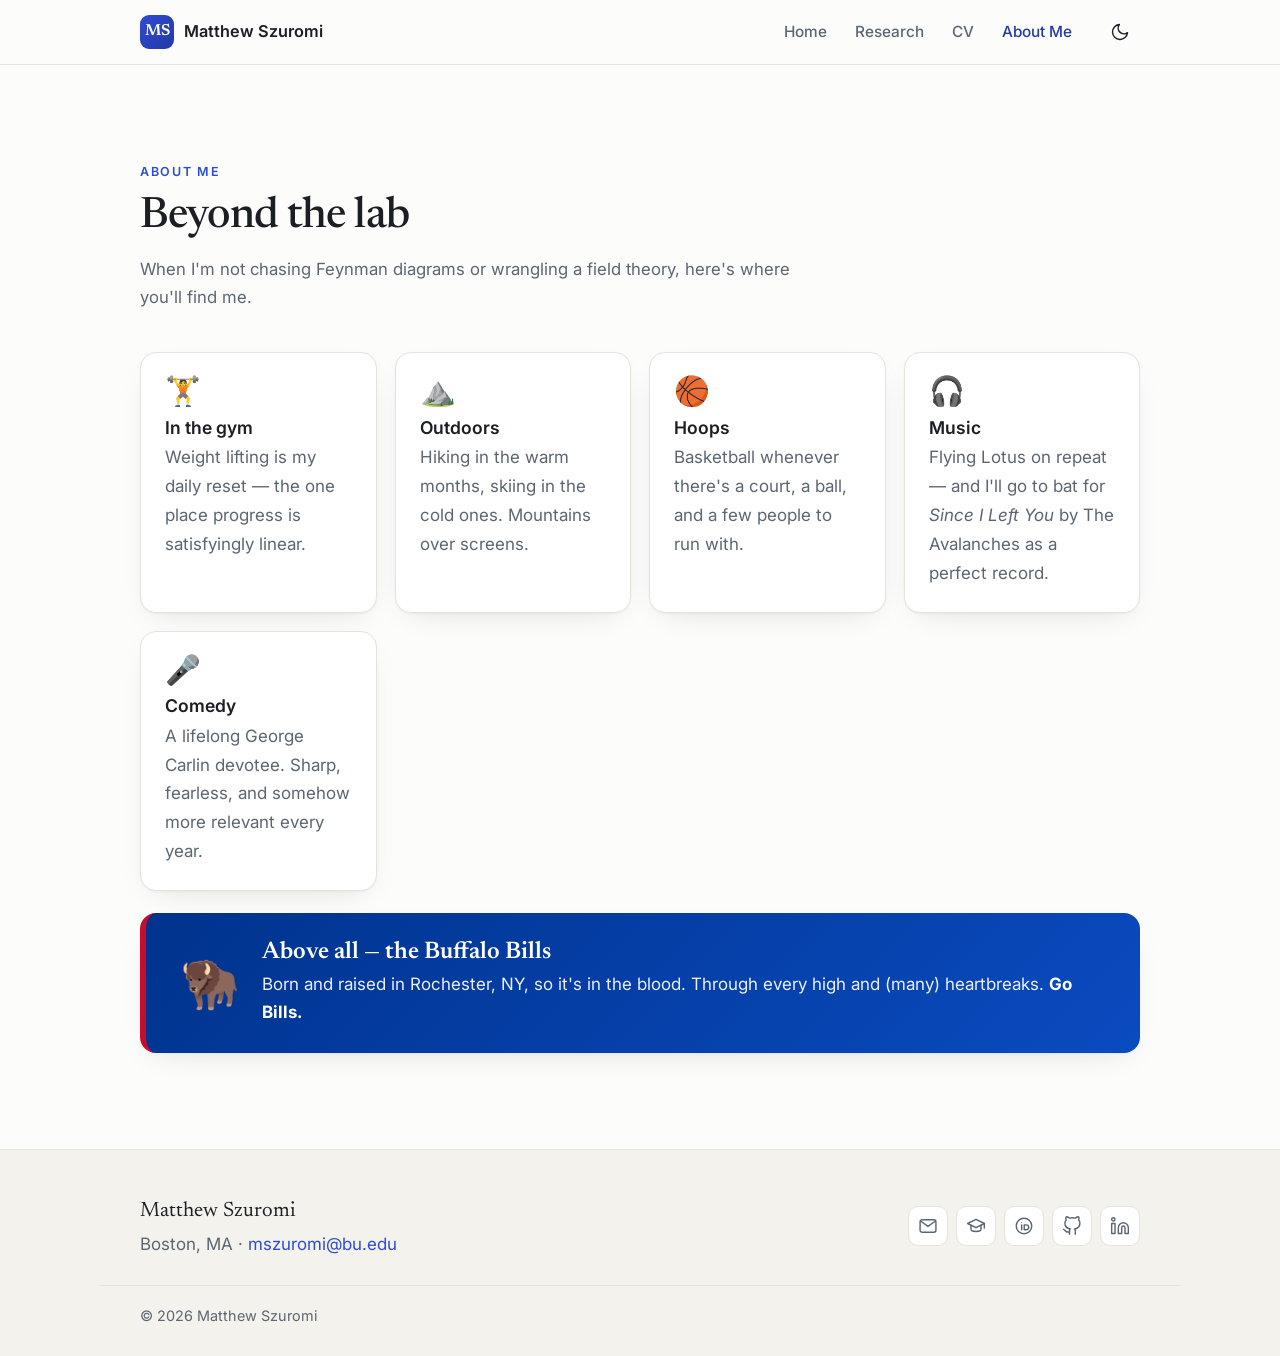
==== aboutme.html @ 601241f5 "Rename Personality page to About Me; broaden homepage lede - personality.html -> aboutme.html; nav '" ====
<!DOCTYPE html>
<html lang="en">
<head>
  <meta charset="UTF-8" />
  <meta name="viewport" content="width=device-width, initial-scale=1.0" />
  <title>About Me — Matthew Szuromi</title>
  <meta name="description" content="A little about Matthew Szuromi beyond the lab — training, the outdoors, basketball, music, comedy, and the Buffalo Bills." />
  <meta name="author" content="Matthew Szuromi" />
  <link rel="canonical" href="https://mszuromi.github.io/aboutme.html" />
  <meta property="og:type" content="website" />
  <meta property="og:url" content="https://mszuromi.github.io/aboutme.html" />
  <meta property="og:title" content="About Me — Matthew Szuromi" />
  <meta name="theme-color" content="#fcfcfa" media="(prefers-color-scheme: light)" />
  <meta name="theme-color" content="#0f1216" media="(prefers-color-scheme: dark)" />
  <link rel="icon" href="assets/favicon.svg" type="image/svg+xml" />
  <link rel="apple-touch-icon" href="assets/favicon.svg" />
  <script>
    (function () {
      try {
        var t = localStorage.getItem('theme');
        if (t === 'dark' || t === 'light') document.documentElement.setAttribute('data-theme', t);
      } catch (e) {}
    })();
  </script>
  <link rel="preconnect" href="https://fonts.googleapis.com" />
  <link rel="preconnect" href="https://fonts.gstatic.com" crossorigin />
  <link href="https://fonts.googleapis.com/css2?family=Inter:wght@400;500;600;700&family=Newsreader:opsz,wght@6..72,400;6..72,500;6..72,600&display=swap" rel="stylesheet" />
  <link rel="stylesheet" href="styles.css" />
</head>
<body>
  <a class="skip-link" href="#main">Skip to content</a>

  <svg width="0" height="0" style="position:absolute" aria-hidden="true" focusable="false">
    <defs>
      <symbol id="i-mail" viewBox="0 0 24 24" fill="none" stroke="currentColor" stroke-width="1.7" stroke-linecap="round" stroke-linejoin="round"><rect x="2.5" y="4.5" width="19" height="15" rx="2.5"/><path d="m3 6 9 6.5L21 6"/></symbol>
      <symbol id="i-github" viewBox="0 0 24 24" fill="none" stroke="currentColor" stroke-width="1.7" stroke-linecap="round" stroke-linejoin="round"><path d="M9 19c-5 1.5-5-2.5-7-3m14 6v-3.87a3.37 3.37 0 0 0-.94-2.61c3.14-.35 6.44-1.54 6.44-7A5.44 5.44 0 0 0 20 4.77 5.07 5.07 0 0 0 19.91 1S18.73.65 16 2.48a13.38 13.38 0 0 0-7 0C6.27.65 5.09 1 5.09 1A5.07 5.07 0 0 0 5 4.77a5.44 5.44 0 0 0-1.5 3.78c0 5.42 3.3 6.61 6.44 7A3.37 3.37 0 0 0 9 18.13V22"/></symbol>
      <symbol id="i-scholar" viewBox="0 0 24 24" fill="none" stroke="currentColor" stroke-width="1.7" stroke-linecap="round" stroke-linejoin="round"><path d="M22 9 12 4 2 9l10 5 10-5z"/><path d="M6 11.2V16c0 1.3 2.7 2.6 6 2.6s6-1.3 6-2.6v-4.8"/><path d="M22 9v5.5"/></symbol>
      <symbol id="i-orcid" viewBox="0 0 24 24" fill="none" stroke="currentColor" stroke-width="1.7" stroke-linecap="round" stroke-linejoin="round"><circle cx="12" cy="12" r="9.3"/><line x1="9.2" y1="10.6" x2="9.2" y2="16.4"/><circle cx="9.2" cy="7.9" r="0.6" fill="currentColor" stroke="none"/><path d="M12.3 10.6h2.2c2 0 3.2 1.3 3.2 2.9s-1.2 2.9-3.2 2.9h-2.2z"/></symbol>
      <symbol id="i-linkedin" viewBox="0 0 24 24" fill="none" stroke="currentColor" stroke-width="1.7" stroke-linecap="round" stroke-linejoin="round"><path d="M16 8a6 6 0 0 1 6 6v7h-4v-7a2 2 0 0 0-4 0v7h-4v-7a6 6 0 0 1 6-6z"/><rect x="2" y="9" width="4" height="12"/><circle cx="4" cy="4" r="2"/></symbol>
      <symbol id="i-sun" viewBox="0 0 24 24" fill="none" stroke="currentColor" stroke-width="1.7" stroke-linecap="round" stroke-linejoin="round"><circle cx="12" cy="12" r="4.2"/><path d="M12 2v2.5M12 19.5V22M4.2 4.2l1.8 1.8M18 18l1.8 1.8M2 12h2.5M19.5 12H22M4.2 19.8 6 18M18 6l1.8-1.8"/></symbol>
      <symbol id="i-moon" viewBox="0 0 24 24" fill="none" stroke="currentColor" stroke-width="1.7" stroke-linecap="round" stroke-linejoin="round"><path d="M21 12.8A9 9 0 1 1 11.2 3 7 7 0 0 0 21 12.8z"/></symbol>
    </defs>
  </svg>

  <header class="site-header">
    <div class="wrap header-inner">
      <a class="brand" href="index.html" aria-label="Home — Matthew Szuromi">
        <span class="brand-mark" aria-hidden="true">MS</span>
        <span class="brand-name">Matthew&nbsp;Szuromi</span>
      </a>
      <nav class="nav" id="nav" aria-label="Primary">
        <a href="index.html">Home</a>
        <a href="research.html">Research</a>
        <a href="cv.html">CV</a>
        <a href="aboutme.html" class="active" aria-current="page">About Me</a>
      </nav>
      <div class="header-actions">
        <button class="icon-btn theme-toggle" id="theme-toggle" type="button" aria-label="Toggle dark mode" title="Toggle dark mode">
          <svg class="ico ico-sun" aria-hidden="true"><use href="#i-sun"/></svg>
          <svg class="ico ico-moon" aria-hidden="true"><use href="#i-moon"/></svg>
        </button>
        <button class="icon-btn nav-toggle" id="nav-toggle" type="button" aria-label="Open menu" aria-expanded="false" aria-controls="nav">
          <span class="bars" aria-hidden="true"><span></span><span></span><span></span></span>
        </button>
      </div>
    </div>
  </header>

  <main id="main">
    <section class="section">
      <div class="wrap">
        <header class="section-head">
          <p class="eyebrow">About Me</p>
          <h1>Beyond the lab</h1>
          <p class="section-intro">
            When I'm not chasing Feynman diagrams or wrangling a field theory, here's where
            you'll find me.
          </p>
        </header>

        <div class="fun-grid">
          <div class="fun-card">
            <span class="emoji" aria-hidden="true">🏋️</span>
            <h2 class="fun-title">In the gym</h2>
            <p>Weight lifting is my daily reset — the one place progress is satisfyingly linear.</p>
          </div>
          <div class="fun-card">
            <span class="emoji" aria-hidden="true">⛰️</span>
            <h2 class="fun-title">Outdoors</h2>
            <p>Hiking in the warm months, skiing in the cold ones. Mountains over screens.</p>
          </div>
          <div class="fun-card">
            <span class="emoji" aria-hidden="true">🏀</span>
            <h2 class="fun-title">Hoops</h2>
            <p>Basketball whenever there's a court, a ball, and a few people to run with.</p>
          </div>
          <div class="fun-card">
            <span class="emoji" aria-hidden="true">🎧</span>
            <h2 class="fun-title">Music</h2>
            <p>Flying Lotus on repeat — and I'll go to bat for <em>Since I Left You</em> by The Avalanches as a perfect record.</p>
          </div>
          <div class="fun-card">
            <span class="emoji" aria-hidden="true">🎤</span>
            <h2 class="fun-title">Comedy</h2>
            <p>A lifelong George Carlin devotee. Sharp, fearless, and somehow more relevant every year.</p>
          </div>
        </div>

        <div class="bills-banner">
          <span class="bills-emoji" aria-hidden="true">🦬</span>
          <div>
            <h2 class="bills-title">Above all — the Buffalo Bills</h2>
            <p>Born and raised in Rochester, NY, so it's in the blood. Through every high and (many) heartbreaks. <strong>Go Bills.</strong></p>
          </div>
        </div>
      </div>
    </section>
  </main>

  <footer class="site-footer">
    <div class="wrap footer-inner">
      <div class="footer-contact">
        <p class="footer-name">Matthew Szuromi</p>
        <p class="muted">Boston, MA · <a href="mailto:mszuromi@bu.edu">mszuromi@bu.edu</a></p>
      </div>
      <ul class="social" aria-label="Profiles and links">
        <li><a href="mailto:mszuromi@bu.edu" aria-label="Email"><svg class="ico" aria-hidden="true"><use href="#i-mail"/></svg></a></li>
        <li><a href="https://scholar.google.com/citations?user=xPtXfUQAAAAJ&hl=en" target="_blank" rel="noopener" aria-label="Google Scholar"><svg class="ico" aria-hidden="true"><use href="#i-scholar"/></svg></a></li>
        <li><a href="https://orcid.org/0009-0007-3943-7612" target="_blank" rel="noopener" aria-label="ORCID"><svg class="ico" aria-hidden="true"><use href="#i-orcid"/></svg></a></li>
        <li><a href="https://github.com/mszuromi" target="_blank" rel="noopener" aria-label="GitHub"><svg class="ico" aria-hidden="true"><use href="#i-github"/></svg></a></li>
        <li><a href="https://www.linkedin.com/in/matthew-szuromi-396865171/" target="_blank" rel="noopener" aria-label="LinkedIn"><svg class="ico" aria-hidden="true"><use href="#i-linkedin"/></svg></a></li>
      </ul>
    </div>
    <div class="wrap footer-fine">
      <p class="muted">© <span id="year">2026</span> Matthew Szuromi</p>
    </div>
  </footer>

  <script src="script.js"></script>
</body>
</html>
---- styles.css ----
/* ============================================================
   Matthew Szuromi — personal site
   Plain CSS, no build step. Light + dark themes via CSS vars.
   ============================================================ */

/* ---------- Design tokens ---------- */
:root {
  --font-sans: 'Inter', system-ui, -apple-system, 'Segoe UI', Roboto, Helvetica, Arial, sans-serif;
  --font-serif: 'Newsreader', Georgia, 'Times New Roman', serif;

  --bg: #fcfcfa;
  --bg-alt: #f4f2ec;
  --surface: #ffffff;
  --text: #1b1f24;
  --muted: #5c6671;
  --border: #e6e3db;
  --accent: #2f4bd0;
  --accent-strong: #2438a8;
  --accent-soft: #eef1fd;
  --on-accent: #ffffff;
  --ring: rgba(47, 75, 208, .38);
  --shadow: 0 1px 2px rgba(20, 24, 33, .04), 0 10px 30px -16px rgba(20, 24, 33, .18);
  --header-bg: rgba(252, 252, 250, .82);

  --wrap: 1080px;
  color-scheme: light;
}

/* Dark — auto (follows OS) unless the user explicitly chose light */
@media (prefers-color-scheme: dark) {
  :root:not([data-theme="light"]) {
    --bg: #0f1216;
    --bg-alt: #13171d;
    --surface: #161b22;
    --text: #e7eaee;
    --muted: #99a2ad;
    --border: #262d37;
    --accent: #8aa1f6;
    --accent-strong: #a8b9fb;
    --accent-soft: #1a2438;
    --on-accent: #0f1216;
    --ring: rgba(138, 161, 246, .42);
    --shadow: 0 1px 2px rgba(0, 0, 0, .3), 0 12px 34px -16px rgba(0, 0, 0, .65);
    --header-bg: rgba(15, 18, 22, .82);
    color-scheme: dark;
  }
}

/* Dark — explicit (user toggled) */
:root[data-theme="dark"] {
  --bg: #0f1216;
  --bg-alt: #13171d;
  --surface: #161b22;
  --text: #e7eaee;
  --muted: #99a2ad;
  --border: #262d37;
  --accent: #8aa1f6;
  --accent-strong: #a8b9fb;
  --accent-soft: #1a2438;
  --on-accent: #0f1216;
  --ring: rgba(138, 161, 246, .42);
  --shadow: 0 1px 2px rgba(0, 0, 0, .3), 0 12px 34px -16px rgba(0, 0, 0, .65);
  --header-bg: rgba(15, 18, 22, .82);
  color-scheme: dark;
}

/* ---------- Reset / base ---------- */
*, *::before, *::after { box-sizing: border-box; }
html { -webkit-text-size-adjust: 100%; scroll-behavior: smooth; }
body {
  margin: 0;
  font-family: var(--font-sans);
  font-size: 17px;
  line-height: 1.7;
  color: var(--text);
  background: var(--bg);
  -webkit-font-smoothing: antialiased;
  text-rendering: optimizeLegibility;
}
img { max-width: 100%; display: block; }
a { color: var(--accent); text-decoration: none; }
a:hover { text-decoration: underline; }
::selection { background: var(--accent); color: var(--on-accent); }

:focus-visible {
  outline: 2px solid var(--accent);
  outline-offset: 3px;
  border-radius: 4px;
}

.wrap { width: 100%; max-width: var(--wrap); margin-inline: auto; padding-inline: clamp(20px, 5vw, 40px); }
.muted { color: var(--muted); }

.skip-link {
  position: absolute; left: 12px; top: -60px;
  background: var(--accent); color: var(--on-accent);
  padding: 10px 16px; border-radius: 8px; z-index: 200;
  transition: top .18s ease;
}
.skip-link:focus { top: 12px; text-decoration: none; }

/* ---------- Icons ---------- */
.ico { width: 20px; height: 20px; display: inline-block; vertical-align: middle; flex: none; }
.ico-sm { width: 15px; height: 15px; }

/* ---------- Header ---------- */
.site-header {
  position: sticky; top: 0; z-index: 100;
  background: var(--header-bg);
  -webkit-backdrop-filter: saturate(180%) blur(12px);
  backdrop-filter: saturate(180%) blur(12px);
  border-bottom: 1px solid var(--border);
}
.header-inner { display: flex; align-items: center; gap: 16px; height: 64px; }
.brand { display: inline-flex; align-items: center; gap: 10px; color: var(--text); font-weight: 600; }
.brand:hover { text-decoration: none; }
.brand-mark {
  display: grid; place-items: center;
  width: 34px; height: 34px; border-radius: 9px;
  background: linear-gradient(135deg, var(--accent), var(--accent-strong));
  color: #fff; font-family: var(--font-serif); font-weight: 600; font-size: 1rem;
  letter-spacing: -.5px;
}
.brand-name { font-size: 1.02rem; }

.nav { margin-left: auto; display: flex; gap: 4px; }
.nav a {
  color: var(--muted); font-weight: 500; font-size: .96rem;
  padding: 8px 12px; border-radius: 8px; transition: color .15s, background .15s;
}
.nav a:hover { color: var(--text); background: var(--accent-soft); text-decoration: none; }
.nav a.active { color: var(--accent-strong); }

.header-actions { display: flex; align-items: center; gap: 6px; }
.icon-btn {
  display: grid; place-items: center;
  width: 40px; height: 40px; padding: 0;
  background: transparent; color: var(--text);
  border: 1px solid transparent; border-radius: 10px;
  cursor: pointer; transition: background .15s, border-color .15s, color .15s;
}
.icon-btn:hover { background: var(--accent-soft); color: var(--accent-strong); }

/* theme icon swap */
.ico-sun { display: none; }
.ico-moon { display: block; }
:root[data-theme="dark"] .ico-sun { display: block; }
:root[data-theme="dark"] .ico-moon { display: none; }
@media (prefers-color-scheme: dark) {
  :root:not([data-theme="light"]) .ico-sun { display: block; }
  :root:not([data-theme="light"]) .ico-moon { display: none; }
}

/* hamburger */
.nav-toggle { display: none; }
.bars { display: grid; gap: 4px; }
.bars span { display: block; width: 18px; height: 2px; background: currentColor; border-radius: 2px; transition: transform .2s, opacity .2s; }
.nav-toggle[aria-expanded="true"] .bars span:nth-child(1) { transform: translateY(6px) rotate(45deg); }
.nav-toggle[aria-expanded="true"] .bars span:nth-child(2) { opacity: 0; }
.nav-toggle[aria-expanded="true"] .bars span:nth-child(3) { transform: translateY(-6px) rotate(-45deg); }

/* ---------- Shared section bits ---------- */
section { scroll-margin-top: 84px; }
.section { padding: clamp(56px, 8vw, 96px) 0; }
.section-alt { background: var(--bg-alt); border-block: 1px solid var(--border); }
.section-head { max-width: 60ch; margin-bottom: 40px; }
.eyebrow {
  font-size: .78rem; font-weight: 600; letter-spacing: .14em; text-transform: uppercase;
  color: var(--accent); margin: 0 0 12px;
}
h1, h2, h3 { font-family: var(--font-serif); font-weight: 500; color: var(--text); }
h1 { font-size: clamp(2.4rem, 5.2vw, 3.4rem); line-height: 1.04; letter-spacing: -.02em; margin: 0 0 14px; }
h2 { font-size: clamp(1.7rem, 3.2vw, 2.2rem); line-height: 1.1; letter-spacing: -.015em; margin: 0 0 14px; }
h3 { font-family: var(--font-sans); font-weight: 600; font-size: 1.12rem; margin: 0 0 6px; }
.section-intro { color: var(--muted); font-size: 1.05rem; margin: 0; }

/* ---------- Buttons / links ---------- */
.cta-row { display: flex; flex-wrap: wrap; align-items: center; gap: 14px; margin-top: 28px; }
.btn {
  display: inline-flex; align-items: center; gap: 8px;
  padding: .72em 1.25em; border-radius: 10px;
  font-weight: 600; font-size: .96rem; line-height: 1;
  border: 1px solid transparent; cursor: pointer;
  transition: transform .12s ease, background .15s, border-color .15s, color .15s, box-shadow .15s;
}
.btn:hover { text-decoration: none; transform: translateY(-1px); }
.btn-primary { background: var(--accent); color: var(--on-accent); box-shadow: 0 8px 20px -10px var(--ring); }
.btn-primary:hover { background: var(--accent-strong); }
.btn-ghost { background: var(--surface); color: var(--text); border-color: var(--border); }
.btn-ghost:hover { border-color: var(--accent); color: var(--accent-strong); }
.link-ext { display: inline-flex; align-items: center; gap: 5px; font-weight: 600; color: var(--accent); }
.link-ext .ico { transition: transform .15s ease; }
.link-ext:hover .ico { transform: translate(2px, -2px); }

/* ---------- Hero ---------- */
.hero { padding: clamp(48px, 7vw, 88px) 0 clamp(40px, 6vw, 72px); }
.hero-grid { display: grid; grid-template-columns: 1.6fr 1fr; gap: clamp(32px, 5vw, 64px); align-items: start; }
.hero-text { animation: rise .5s ease both; }
.role { font-size: 1.15rem; color: var(--muted); margin: 0 0 22px; }
.role a { color: var(--text); }
.lede { font-size: 1.22rem; line-height: 1.55; color: var(--text); margin: 0 0 22px; max-width: 46ch; }
.bio p { margin: 0 0 14px; color: var(--text); }
.bio a, .lede a { color: var(--accent); text-decoration: underline; text-decoration-color: color-mix(in srgb, var(--accent) 35%, transparent); text-underline-offset: 2px; }
.bio a:hover, .lede a:hover { text-decoration-color: var(--accent); }

.tags { list-style: none; display: flex; flex-wrap: wrap; gap: 8px; padding: 0; margin: 26px 0 0; }
.tags li {
  font-size: .82rem; font-weight: 500;
  color: var(--accent-strong); background: var(--accent-soft);
  padding: 5px 12px; border-radius: 999px;
}

/* hero aside */
.hero-aside { position: sticky; top: 88px; display: flex; flex-direction: column; gap: 22px; }
.avatar {
  width: 148px; height: 148px; border-radius: 50%;
  display: grid; place-items: center; overflow: hidden;
  background: linear-gradient(150deg, var(--accent), var(--accent-strong));
  box-shadow: var(--shadow);
}
.avatar span { font-family: var(--font-serif); font-weight: 500; font-size: 3.4rem; color: #fff; letter-spacing: -1px; }
.avatar img { width: 100%; height: 100%; object-fit: cover; }
.facts { margin: 0; display: grid; gap: 14px; }
.facts > div { display: grid; gap: 2px; }
.facts dt { font-size: .74rem; text-transform: uppercase; letter-spacing: .1em; color: var(--muted); font-weight: 600; }
.facts dd { margin: 0; font-size: .96rem; }

.social { list-style: none; display: flex; flex-wrap: wrap; gap: 8px; padding: 0; margin: 0; }
.social a {
  display: grid; place-items: center; width: 40px; height: 40px;
  border: 1px solid var(--border); border-radius: 10px;
  background: var(--surface); color: var(--muted);
  transition: color .15s, border-color .15s, transform .12s, background .15s;
}
.social a:hover { color: var(--accent-strong); border-color: var(--accent); transform: translateY(-2px); text-decoration: none; }

/* ---------- Research areas (cards) ---------- */
.cards, .areas { display: grid; gap: 20px; }
.card {
  background: var(--surface); border: 1px solid var(--border); border-radius: 16px;
  padding: clamp(22px, 3vw, 32px);
  display: grid; grid-template-columns: 250px 1fr; gap: 28px;
  box-shadow: var(--shadow);
  transition: transform .15s ease, border-color .15s;
}
.card:hover { transform: translateY(-2px); border-color: color-mix(in srgb, var(--accent) 45%, var(--border)); }
.card-head { align-self: start; }
.card-title { font-family: var(--font-sans); font-weight: 600; font-size: 1.15rem; line-height: 1.3; letter-spacing: normal; margin: 0; }
.card-tag { margin: 6px 0 0; font-size: .9rem; color: var(--muted); }
.card-tag a { color: var(--muted); }
.card-tag a:hover { color: var(--accent-strong); }
.card-body { min-width: 0; }
.card-list { margin: 0; padding-left: 1.1em; display: grid; gap: 12px; }
.card-list li { color: var(--muted); }
.card-list strong { color: var(--text); font-weight: 600; }

/* publications embedded within a research area */
.card-pubs { margin-top: 20px; padding-top: 18px; border-top: 1px solid var(--border); }
.pubs-subhead { font-family: var(--font-sans); font-weight: 700; font-size: .74rem; letter-spacing: .12em; text-transform: uppercase; color: var(--muted); margin: 0 0 14px; }
.pub-c { margin: 0 0 14px; }
.pub-c:last-child { margin-bottom: 0; }
.pub-c-title { margin: 0; font-weight: 600; color: var(--text); line-height: 1.4; }
.pub-c-meta { margin: 3px 0 0; color: var(--muted); font-size: .92rem; }
.pub-c-meta a { display: inline-flex; align-items: center; gap: 3px; font-weight: 600; color: var(--accent); white-space: nowrap; }

/* ---------- Interior page titles + section footnote ---------- */
.section-head h1 { font-size: clamp(2rem, 4vw, 2.7rem); line-height: 1.08; margin: 0 0 14px; }
.section-foot { margin-top: 30px; font-size: .95rem; }

/* ---------- Personality page ---------- */
.fun-grid { display: grid; grid-template-columns: repeat(auto-fit, minmax(230px, 1fr)); gap: 18px; }
.fun-card {
  background: var(--surface); border: 1px solid var(--border); border-radius: 16px;
  padding: 24px; box-shadow: var(--shadow);
  transition: transform .15s ease, border-color .15s;
}
.fun-card:hover { transform: translateY(-2px); border-color: color-mix(in srgb, var(--accent) 45%, var(--border)); }
.fun-card .emoji { font-size: 1.8rem; line-height: 1; display: block; }
.fun-title { font-family: var(--font-sans); font-weight: 600; font-size: 1.1rem; letter-spacing: normal; margin: 12px 0 6px; }
.fun-card p { margin: 0; color: var(--muted); }

.bills-banner {
  margin-top: 22px; display: flex; align-items: center; gap: 22px;
  padding: 26px clamp(22px, 3vw, 34px); border-radius: 16px;
  background: linear-gradient(135deg, #00338d, #0a4bc0);
  border-left: 6px solid #c60c30; color: #fff; box-shadow: var(--shadow);
}
.bills-emoji { font-size: 3rem; line-height: 1; flex: none; }
.bills-title { font-family: var(--font-serif); font-weight: 600; color: #fff; font-size: 1.5rem; letter-spacing: normal; margin: 0 0 4px; }
.bills-banner p { margin: 0; color: rgba(255, 255, 255, .92); }
.bills-banner strong { color: #fff; }
@media (max-width: 520px) { .bills-banner { flex-direction: column; text-align: center; align-items: center; } }

/* ---------- Footer ---------- */
.site-footer { background: var(--bg-alt); border-top: 1px solid var(--border); padding: 44px 0 28px; margin-top: 0; }
.footer-inner { display: flex; flex-wrap: wrap; align-items: center; justify-content: space-between; gap: 20px; }
.footer-name { font-family: var(--font-serif); font-size: 1.3rem; margin: 0; }
.footer-contact p { margin: 0; }
.footer-fine { margin-top: 26px; padding-top: 18px; border-top: 1px solid var(--border); }
.footer-fine p { margin: 0; font-size: .9rem; }

/* ---------- Responsive ---------- */
@media (max-width: 860px) {
  .hero-grid { grid-template-columns: 1fr; }
  .hero-aside { position: static; flex-direction: row; flex-wrap: wrap; align-items: center; gap: 24px; }
  .avatar { width: 96px; height: 96px; }
  .avatar span { font-size: 2.2rem; }
  .facts { flex: 1; min-width: 220px; }
  .card { grid-template-columns: 1fr; gap: 14px; }
}

@media (max-width: 680px) {
  .nav {
    position: fixed; inset: 64px 0 auto 0;
    flex-direction: column; gap: 0;
    background: var(--bg); border-bottom: 1px solid var(--border);
    padding: 8px 0 14px;
    margin: 0;
    transform: translateY(-130%); transition: transform .25s ease;
    box-shadow: var(--shadow);
  }
  .nav.open { transform: translateY(0); }
  .nav a { padding: 12px clamp(20px, 5vw, 40px); border-radius: 0; }
  .nav-toggle { display: grid; }
  .pub { grid-template-columns: 1fr; gap: 6px; }
  .pub-year { font-size: 1rem; }
  .cv-grid { grid-template-columns: 1fr; }
}

/* ---------- Motion preferences ---------- */
@keyframes rise { from { opacity: 0; transform: translateY(12px); } to { opacity: 1; transform: none; } }
@media (prefers-reduced-motion: reduce) {
  html { scroll-behavior: auto; }
  *, *::before, *::after { animation-duration: .001ms !important; transition-duration: .001ms !important; }
}
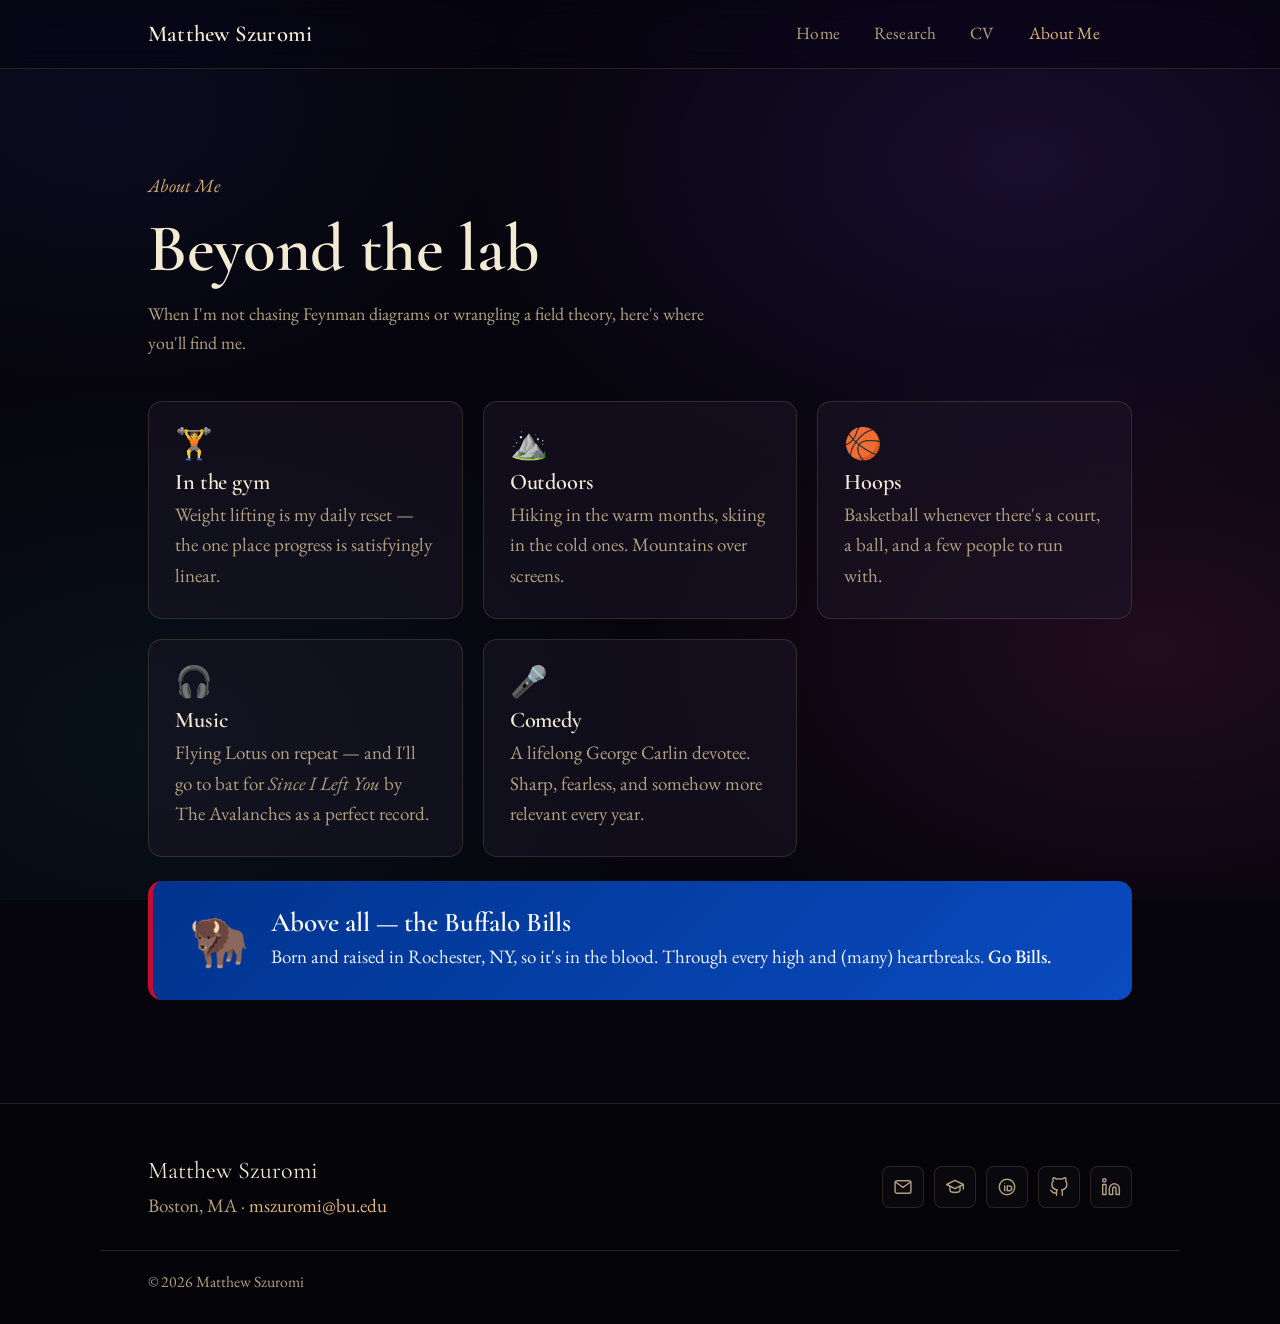
==== commit ea7301b6: "Redesign: cosmic (Cajal / Cosmogramma) style site-wide - Home is now the live cortical-column hero (" ====
--- a/aboutme.html
+++ b/aboutme.html
@@ -10,21 +10,12 @@
   <meta property="og:type" content="website" />
   <meta property="og:url" content="https://mszuromi.github.io/aboutme.html" />
   <meta property="og:title" content="About Me — Matthew Szuromi" />
-  <meta name="theme-color" content="#fcfcfa" media="(prefers-color-scheme: light)" />
-  <meta name="theme-color" content="#0f1216" media="(prefers-color-scheme: dark)" />
+  <meta name="theme-color" content="#06050d" />
   <link rel="icon" href="assets/favicon.svg" type="image/svg+xml" />
   <link rel="apple-touch-icon" href="assets/favicon.svg" />
-  <script>
-    (function () {
-      try {
-        var t = localStorage.getItem('theme');
-        if (t === 'dark' || t === 'light') document.documentElement.setAttribute('data-theme', t);
-      } catch (e) {}
-    })();
-  </script>
   <link rel="preconnect" href="https://fonts.googleapis.com" />
   <link rel="preconnect" href="https://fonts.gstatic.com" crossorigin />
-  <link href="https://fonts.googleapis.com/css2?family=Inter:wght@400;500;600;700&family=Newsreader:opsz,wght@6..72,400;6..72,500;6..72,600&display=swap" rel="stylesheet" />
+  <link href="https://fonts.googleapis.com/css2?family=Cormorant+Garamond:ital,wght@0,500;0,600;0,700;1,500&family=EB+Garamond:ital,wght@0,400;0,500;1,400;1,500&display=swap" rel="stylesheet" />
   <link rel="stylesheet" href="styles.css" />
 </head>
 <body>
@@ -37,28 +28,19 @@
       <symbol id="i-scholar" viewBox="0 0 24 24" fill="none" stroke="currentColor" stroke-width="1.7" stroke-linecap="round" stroke-linejoin="round"><path d="M22 9 12 4 2 9l10 5 10-5z"/><path d="M6 11.2V16c0 1.3 2.7 2.6 6 2.6s6-1.3 6-2.6v-4.8"/><path d="M22 9v5.5"/></symbol>
       <symbol id="i-orcid" viewBox="0 0 24 24" fill="none" stroke="currentColor" stroke-width="1.7" stroke-linecap="round" stroke-linejoin="round"><circle cx="12" cy="12" r="9.3"/><line x1="9.2" y1="10.6" x2="9.2" y2="16.4"/><circle cx="9.2" cy="7.9" r="0.6" fill="currentColor" stroke="none"/><path d="M12.3 10.6h2.2c2 0 3.2 1.3 3.2 2.9s-1.2 2.9-3.2 2.9h-2.2z"/></symbol>
       <symbol id="i-linkedin" viewBox="0 0 24 24" fill="none" stroke="currentColor" stroke-width="1.7" stroke-linecap="round" stroke-linejoin="round"><path d="M16 8a6 6 0 0 1 6 6v7h-4v-7a2 2 0 0 0-4 0v7h-4v-7a6 6 0 0 1 6-6z"/><rect x="2" y="9" width="4" height="12"/><circle cx="4" cy="4" r="2"/></symbol>
-      <symbol id="i-sun" viewBox="0 0 24 24" fill="none" stroke="currentColor" stroke-width="1.7" stroke-linecap="round" stroke-linejoin="round"><circle cx="12" cy="12" r="4.2"/><path d="M12 2v2.5M12 19.5V22M4.2 4.2l1.8 1.8M18 18l1.8 1.8M2 12h2.5M19.5 12H22M4.2 19.8 6 18M18 6l1.8-1.8"/></symbol>
-      <symbol id="i-moon" viewBox="0 0 24 24" fill="none" stroke="currentColor" stroke-width="1.7" stroke-linecap="round" stroke-linejoin="round"><path d="M21 12.8A9 9 0 1 1 11.2 3 7 7 0 0 0 21 12.8z"/></symbol>
     </defs>
   </svg>
 
   <header class="site-header">
     <div class="wrap header-inner">
-      <a class="brand" href="index.html" aria-label="Home — Matthew Szuromi">
-        <span class="brand-mark" aria-hidden="true">MS</span>
-        <span class="brand-name">Matthew&nbsp;Szuromi</span>
-      </a>
+      <a class="brand" href="index.html">Matthew&nbsp;Szuromi</a>
       <nav class="nav" id="nav" aria-label="Primary">
         <a href="index.html">Home</a>
         <a href="research.html">Research</a>
         <a href="cv.html">CV</a>
-        <a href="aboutme.html" class="active" aria-current="page">About Me</a>
+        <a href="aboutme.html" class="active" aria-current="page">About&nbsp;Me</a>
       </nav>
       <div class="header-actions">
-        <button class="icon-btn theme-toggle" id="theme-toggle" type="button" aria-label="Toggle dark mode" title="Toggle dark mode">
-          <svg class="ico ico-sun" aria-hidden="true"><use href="#i-sun"/></svg>
-          <svg class="ico ico-moon" aria-hidden="true"><use href="#i-moon"/></svg>
-        </button>
         <button class="icon-btn nav-toggle" id="nav-toggle" type="button" aria-label="Open menu" aria-expanded="false" aria-controls="nav">
           <span class="bars" aria-hidden="true"><span></span><span></span><span></span></span>
         </button>
--- a/styles.css
+++ b/styles.css
@@ -1,335 +1,185 @@
 /* ============================================================
-   Matthew Szuromi — personal site
-   Plain CSS, no build step. Light + dark themes via CSS vars.
+   Matthew Szuromi — cosmic / Cajal theme
+   Shared across all pages. Plain CSS, no build step. Dark only.
    ============================================================ */
 
-/* ---------- Design tokens ---------- */
-:root {
-  --font-sans: 'Inter', system-ui, -apple-system, 'Segoe UI', Roboto, Helvetica, Arial, sans-serif;
-  --font-serif: 'Newsreader', Georgia, 'Times New Roman', serif;
-
-  --bg: #fcfcfa;
-  --bg-alt: #f4f2ec;
-  --surface: #ffffff;
-  --text: #1b1f24;
-  --muted: #5c6671;
-  --border: #e6e3db;
-  --accent: #2f4bd0;
-  --accent-strong: #2438a8;
-  --accent-soft: #eef1fd;
-  --on-accent: #ffffff;
-  --ring: rgba(47, 75, 208, .38);
-  --shadow: 0 1px 2px rgba(20, 24, 33, .04), 0 10px 30px -16px rgba(20, 24, 33, .18);
-  --header-bg: rgba(252, 252, 250, .82);
-
-  --wrap: 1080px;
-  color-scheme: light;
+:root{
+  --ink:#06050d;
+  --panel:rgba(28,22,40,.5);
+  --panel-solid:#0d0b16;
+  --cream:#f3ead4;
+  --gold:#e2b878;
+  --gold-strong:#eecb93;
+  --muted:#b3a07f;
+  --faint:#8a7d66;
+  --cyan:#5ac8e4;
+  --line:rgba(226,184,120,.16);
+  --line-strong:rgba(226,184,120,.34);
+  --font-display:'Cormorant Garamond', Georgia, 'Times New Roman', serif;
+  --font-body:'EB Garamond', Georgia, 'Times New Roman', serif;
+  --wrap:1080px;
+  color-scheme:dark;
 }
 
-/* Dark — auto (follows OS) unless the user explicitly chose light */
-@media (prefers-color-scheme: dark) {
-  :root:not([data-theme="light"]) {
-    --bg: #0f1216;
-    --bg-alt: #13171d;
-    --surface: #161b22;
-    --text: #e7eaee;
-    --muted: #99a2ad;
-    --border: #262d37;
-    --accent: #8aa1f6;
-    --accent-strong: #a8b9fb;
-    --accent-soft: #1a2438;
-    --on-accent: #0f1216;
-    --ring: rgba(138, 161, 246, .42);
-    --shadow: 0 1px 2px rgba(0, 0, 0, .3), 0 12px 34px -16px rgba(0, 0, 0, .65);
-    --header-bg: rgba(15, 18, 22, .82);
-    color-scheme: dark;
-  }
+*,*::before,*::after{box-sizing:border-box}
+html{-webkit-text-size-adjust:100%;scroll-behavior:smooth}
+body{
+  margin:0;
+  font-family:var(--font-body);
+  font-size:19px;
+  line-height:1.62;
+  color:var(--cream);
+  background:var(--ink);
+  -webkit-font-smoothing:antialiased;
+  text-rendering:optimizeLegibility;
+}
+/* static cosmic nebula behind interior pages */
+body::before{
+  content:'';position:fixed;inset:0;z-index:-1;pointer-events:none;
+  background:
+    radial-gradient(60% 55% at 80% 18%, rgba(58,29,110,.34), transparent 72%),
+    radial-gradient(55% 50% at 90% 72%, rgba(110,31,85,.26), transparent 72%),
+    radial-gradient(55% 55% at 12% 82%, rgba(15,58,68,.24), transparent 72%),
+    radial-gradient(45% 45% at 8% 12%, rgba(26,33,96,.22), transparent 72%),
+    var(--ink);
 }
 
-/* Dark — explicit (user toggled) */
-:root[data-theme="dark"] {
-  --bg: #0f1216;
-  --bg-alt: #13171d;
-  --surface: #161b22;
-  --text: #e7eaee;
-  --muted: #99a2ad;
-  --border: #262d37;
-  --accent: #8aa1f6;
-  --accent-strong: #a8b9fb;
-  --accent-soft: #1a2438;
-  --on-accent: #0f1216;
-  --ring: rgba(138, 161, 246, .42);
-  --shadow: 0 1px 2px rgba(0, 0, 0, .3), 0 12px 34px -16px rgba(0, 0, 0, .65);
-  --header-bg: rgba(15, 18, 22, .82);
-  color-scheme: dark;
+img{max-width:100%;display:block}
+a{color:var(--gold);text-decoration:none}
+a:hover{color:var(--gold-strong)}
+::selection{background:var(--gold);color:#241803}
+:focus-visible{outline:2px solid var(--gold);outline-offset:3px;border-radius:3px}
+
+.wrap{width:100%;max-width:var(--wrap);margin-inline:auto;padding-inline:clamp(22px,5vw,48px)}
+.muted{color:var(--muted)}
+
+.skip-link{position:absolute;left:12px;top:-60px;background:var(--gold);color:#241803;padding:10px 16px;border-radius:6px;z-index:200;transition:top .18s}
+.skip-link:focus{top:12px}
+
+.ico{width:20px;height:20px;display:inline-block;vertical-align:middle;flex:none}
+.ico-sm{width:15px;height:15px}
+
+/* ---------- Header ---------- */
+.site-header{position:sticky;top:0;z-index:100;background:rgba(6,5,13,.55);-webkit-backdrop-filter:saturate(150%) blur(12px);backdrop-filter:saturate(150%) blur(12px);border-bottom:1px solid var(--line)}
+.header-inner{display:flex;align-items:center;gap:18px;height:68px}
+.brand{font-family:var(--font-display);font-weight:600;font-size:1.42rem;letter-spacing:.01em;color:var(--cream)}
+.brand:hover{color:var(--cream)}
+.nav{margin-left:auto;display:flex;gap:6px}
+.nav a{font-family:var(--font-body);color:var(--muted);font-size:1.08rem;letter-spacing:.01em;padding:6px 14px;border-radius:6px;transition:color .2s,background .2s}
+.nav a:hover{color:var(--cream);background:rgba(226,184,120,.06)}
+.nav a.active{color:var(--gold)}
+.header-actions{display:flex;align-items:center;gap:6px}
+.icon-btn{display:grid;place-items:center;width:42px;height:42px;padding:0;background:transparent;color:var(--cream);border:1px solid transparent;border-radius:8px;cursor:pointer;transition:background .15s,color .15s}
+.icon-btn:hover{background:rgba(226,184,120,.08);color:var(--gold)}
+.nav-toggle{display:none}
+.bars{display:grid;gap:4px}
+.bars span{display:block;width:18px;height:2px;background:currentColor;border-radius:2px;transition:transform .2s,opacity .2s}
+.nav-toggle[aria-expanded="true"] .bars span:nth-child(1){transform:translateY(6px) rotate(45deg)}
+.nav-toggle[aria-expanded="true"] .bars span:nth-child(2){opacity:0}
+.nav-toggle[aria-expanded="true"] .bars span:nth-child(3){transform:translateY(-6px) rotate(-45deg)}
+
+/* ---------- Sections / type ---------- */
+section{scroll-margin-top:86px}
+.section{padding:clamp(56px,8vw,104px) 0;position:relative}
+.section-head{max-width:62ch;margin-bottom:44px}
+.eyebrow{font-family:var(--font-body);font-style:italic;font-size:1.16rem;letter-spacing:.02em;color:var(--gold);margin:0 0 14px;opacity:.92}
+h1,h2,h3{font-family:var(--font-display);font-weight:600;color:var(--cream);letter-spacing:-.005em}
+h1{font-size:clamp(2.8rem,6vw,4.2rem);line-height:1;margin:0 0 16px}
+h2{font-size:clamp(2.1rem,3.6vw,2.9rem);line-height:1.05;margin:0 0 16px}
+h3{font-size:1.5rem;margin:0 0 6px}
+.section-intro{color:var(--muted);font-size:1.12rem;margin:0}
+p{margin:0 0 16px}
+
+/* ---------- Buttons ---------- */
+.cta-row{display:flex;flex-wrap:wrap;align-items:center;gap:16px;margin-top:30px}
+.btn{display:inline-flex;align-items:center;gap:8px;font-family:var(--font-body);font-weight:500;font-size:1.08rem;letter-spacing:.01em;padding:12px 28px;border-radius:3px;border:1px solid transparent;cursor:pointer;transition:transform .14s,background .18s,border-color .18s,color .18s}
+.btn:hover{transform:translateY(-1px)}
+.btn-primary{background:var(--gold);color:#241803}
+.btn-primary:hover{background:var(--gold-strong);color:#241803}
+.btn-ghost{background:transparent;color:var(--cream);border-color:var(--line-strong)}
+.btn-ghost:hover{border-color:var(--gold);color:var(--gold-strong);background:rgba(226,184,120,.06)}
+.link-ext{display:inline-flex;align-items:center;gap:5px;font-weight:500;color:var(--gold)}
+.link-ext:hover .ico{transform:translate(2px,-2px)}
+.link-ext .ico{transition:transform .15s}
+
+/* ---------- Tags ---------- */
+.tags{list-style:none;display:flex;flex-wrap:wrap;gap:9px;padding:0;margin:26px 0 0}
+.tags li{font-size:.98rem;color:var(--gold-strong);background:rgba(226,184,120,.08);border:1px solid var(--line);padding:5px 14px;border-radius:999px}
+
+/* ---------- About (home, below hero) ---------- */
+.about-section{background:linear-gradient(180deg, rgba(6,5,13,.4), var(--ink) 12%) , var(--ink)}
+.about-grid{display:grid;grid-template-columns:1.7fr 1fr;gap:clamp(32px,5vw,60px);align-items:start}
+.bio p{color:var(--cream)}
+.bio a{color:var(--gold);text-decoration:underline;text-decoration-color:rgba(226,184,120,.4);text-underline-offset:2px}
+.bio a:hover{text-decoration-color:var(--gold)}
+.facts{margin:0;display:grid;gap:16px;border-left:1px solid var(--line);padding-left:24px}
+.facts>div{display:grid;gap:3px}
+.facts dt{font-family:var(--font-body);font-style:italic;font-size:1rem;color:var(--gold);letter-spacing:.01em}
+.facts dd{margin:0;font-size:1.04rem;color:var(--cream)}
+.social{list-style:none;display:flex;flex-wrap:wrap;gap:10px;padding:0;margin:0}
+.social a{display:grid;place-items:center;width:42px;height:42px;border:1px solid var(--line);border-radius:8px;background:rgba(255,255,255,.02);color:var(--muted);transition:color .15s,border-color .15s,transform .14s}
+.social a:hover{color:var(--gold);border-color:var(--gold);transform:translateY(-2px)}
+
+/* ---------- Cards / research areas ---------- */
+.cards,.areas{display:grid;gap:22px}
+.card{background:var(--panel);border:1px solid var(--line);border-radius:14px;padding:clamp(24px,3vw,34px);display:grid;grid-template-columns:260px 1fr;gap:30px;transition:border-color .18s,transform .18s}
+.card:hover{transform:translateY(-2px);border-color:var(--line-strong)}
+.card-head{align-self:start}
+.card-title{font-family:var(--font-display);font-weight:600;font-size:1.62rem;line-height:1.12;margin:0;color:var(--cream)}
+.card-tag{margin:8px 0 0;font-style:italic;font-size:1.02rem;color:var(--muted)}
+.card-tag a{color:var(--gold)}
+.card-body{min-width:0}
+.card-list{margin:0;padding-left:1.1em;display:grid;gap:13px}
+.card-list li{color:var(--muted)}
+.card-list li::marker{color:var(--gold)}
+.card-list strong{color:var(--cream);font-weight:500}
+.card-pubs{margin-top:22px;padding-top:20px;border-top:1px solid var(--line)}
+.pubs-subhead{font-family:var(--font-body);font-style:italic;font-weight:400;font-size:1.05rem;letter-spacing:.01em;color:var(--gold);margin:0 0 14px;text-transform:none}
+.pub-c{margin:0 0 15px}
+.pub-c:last-child{margin-bottom:0}
+.pub-c-title{margin:0;font-weight:500;color:var(--cream);line-height:1.35;font-size:1.08rem}
+.pub-c-meta{margin:3px 0 0;color:var(--muted);font-size:1rem}
+.pub-c-meta a{display:inline-flex;align-items:center;gap:3px;color:var(--gold);white-space:nowrap}
+.section-foot{margin-top:32px;font-size:1.04rem}
+
+/* ---------- About Me (personality) ---------- */
+.fun-grid{display:grid;grid-template-columns:repeat(auto-fit,minmax(240px,1fr));gap:20px}
+.fun-card{background:var(--panel);border:1px solid var(--line);border-radius:14px;padding:26px;transition:transform .18s,border-color .18s}
+.fun-card:hover{transform:translateY(-2px);border-color:var(--line-strong)}
+.fun-card .emoji{font-size:1.9rem;line-height:1;display:block}
+.fun-title{font-family:var(--font-display);font-weight:600;font-size:1.4rem;margin:12px 0 6px;color:var(--cream)}
+.fun-card p{margin:0;color:var(--muted)}
+.bills-banner{margin-top:24px;display:flex;align-items:center;gap:22px;padding:28px clamp(24px,3vw,36px);border-radius:14px;background:linear-gradient(135deg,#00338d,#0a4bc0);border-left:5px solid #c60c30;color:#fff}
+.bills-emoji{font-size:3rem;line-height:1;flex:none}
+.bills-title{font-family:var(--font-display);font-weight:600;color:#fff;font-size:1.7rem;margin:0 0 4px}
+.bills-banner p{margin:0;color:rgba(255,255,255,.92)}
+.bills-banner strong{color:#fff;font-weight:500}
+
+/* ---------- CV highlights (if used) ---------- */
+.cv-grid{display:grid;grid-template-columns:1fr 320px;gap:clamp(28px,4vw,48px);align-items:start}
+
+/* ---------- Footer ---------- */
+.site-footer{background:rgba(0,0,0,.35);border-top:1px solid var(--line);padding:48px 0 30px;position:relative;z-index:2}
+.footer-inner{display:flex;flex-wrap:wrap;align-items:center;justify-content:space-between;gap:22px}
+.footer-name{font-family:var(--font-display);font-size:1.5rem;margin:0;color:var(--cream)}
+.footer-contact p{margin:0}
+.footer-fine{margin-top:28px;padding-top:18px;border-top:1px solid var(--line)}
+.footer-fine p{margin:0;font-size:.98rem}
+
+/* ---------- Responsive ---------- */
+@media (max-width:860px){
+  .about-grid{grid-template-columns:1fr}
+  .facts{border-left:none;padding-left:0;border-top:1px solid var(--line);padding-top:22px}
+  .card{grid-template-columns:1fr;gap:16px}
+}
+@media (max-width:680px){
+  .nav{position:fixed;inset:68px 0 auto 0;flex-direction:column;gap:0;background:var(--panel-solid);border-bottom:1px solid var(--line);padding:8px 0 14px;margin:0;transform:translateY(-130%);transition:transform .25s}
+  .nav.open{transform:translateY(0)}
+  .nav a{padding:13px clamp(22px,5vw,48px);border-radius:0}
+  .nav-toggle{display:grid}
 }
 
-/* ---------- Reset / base ---------- */
-*, *::before, *::after { box-sizing: border-box; }
-html { -webkit-text-size-adjust: 100%; scroll-behavior: smooth; }
-body {
-  margin: 0;
-  font-family: var(--font-sans);
-  font-size: 17px;
-  line-height: 1.7;
-  color: var(--text);
-  background: var(--bg);
-  -webkit-font-smoothing: antialiased;
-  text-rendering: optimizeLegibility;
+@media (prefers-reduced-motion:reduce){
+  html{scroll-behavior:auto}
+  *,*::before,*::after{animation-duration:.001ms!important;transition-duration:.001ms!important}
 }
-img { max-width: 100%; display: block; }
-a { color: var(--accent); text-decoration: none; }
-a:hover { text-decoration: underline; }
-::selection { background: var(--accent); color: var(--on-accent); }
-
-:focus-visible {
-  outline: 2px solid var(--accent);
-  outline-offset: 3px;
-  border-radius: 4px;
-}
-
-.wrap { width: 100%; max-width: var(--wrap); margin-inline: auto; padding-inline: clamp(20px, 5vw, 40px); }
-.muted { color: var(--muted); }
-
-.skip-link {
-  position: absolute; left: 12px; top: -60px;
-  background: var(--accent); color: var(--on-accent);
-  padding: 10px 16px; border-radius: 8px; z-index: 200;
-  transition: top .18s ease;
-}
-.skip-link:focus { top: 12px; text-decoration: none; }
-
-/* ---------- Icons ---------- */
-.ico { width: 20px; height: 20px; display: inline-block; vertical-align: middle; flex: none; }
-.ico-sm { width: 15px; height: 15px; }
-
-/* ---------- Header ---------- */
-.site-header {
-  position: sticky; top: 0; z-index: 100;
-  background: var(--header-bg);
-  -webkit-backdrop-filter: saturate(180%) blur(12px);
-  backdrop-filter: saturate(180%) blur(12px);
-  border-bottom: 1px solid var(--border);
-}
-.header-inner { display: flex; align-items: center; gap: 16px; height: 64px; }
-.brand { display: inline-flex; align-items: center; gap: 10px; color: var(--text); font-weight: 600; }
-.brand:hover { text-decoration: none; }
-.brand-mark {
-  display: grid; place-items: center;
-  width: 34px; height: 34px; border-radius: 9px;
-  background: linear-gradient(135deg, var(--accent), var(--accent-strong));
-  color: #fff; font-family: var(--font-serif); font-weight: 600; font-size: 1rem;
-  letter-spacing: -.5px;
-}
-.brand-name { font-size: 1.02rem; }
-
-.nav { margin-left: auto; display: flex; gap: 4px; }
-.nav a {
-  color: var(--muted); font-weight: 500; font-size: .96rem;
-  padding: 8px 12px; border-radius: 8px; transition: color .15s, background .15s;
-}
-.nav a:hover { color: var(--text); background: var(--accent-soft); text-decoration: none; }
-.nav a.active { color: var(--accent-strong); }
-
-.header-actions { display: flex; align-items: center; gap: 6px; }
-.icon-btn {
-  display: grid; place-items: center;
-  width: 40px; height: 40px; padding: 0;
-  background: transparent; color: var(--text);
-  border: 1px solid transparent; border-radius: 10px;
-  cursor: pointer; transition: background .15s, border-color .15s, color .15s;
-}
-.icon-btn:hover { background: var(--accent-soft); color: var(--accent-strong); }
-
-/* theme icon swap */
-.ico-sun { display: none; }
-.ico-moon { display: block; }
-:root[data-theme="dark"] .ico-sun { display: block; }
-:root[data-theme="dark"] .ico-moon { display: none; }
-@media (prefers-color-scheme: dark) {
-  :root:not([data-theme="light"]) .ico-sun { display: block; }
-  :root:not([data-theme="light"]) .ico-moon { display: none; }
-}
-
-/* hamburger */
-.nav-toggle { display: none; }
-.bars { display: grid; gap: 4px; }
-.bars span { display: block; width: 18px; height: 2px; background: currentColor; border-radius: 2px; transition: transform .2s, opacity .2s; }
-.nav-toggle[aria-expanded="true"] .bars span:nth-child(1) { transform: translateY(6px) rotate(45deg); }
-.nav-toggle[aria-expanded="true"] .bars span:nth-child(2) { opacity: 0; }
-.nav-toggle[aria-expanded="true"] .bars span:nth-child(3) { transform: translateY(-6px) rotate(-45deg); }
-
-/* ---------- Shared section bits ---------- */
-section { scroll-margin-top: 84px; }
-.section { padding: clamp(56px, 8vw, 96px) 0; }
-.section-alt { background: var(--bg-alt); border-block: 1px solid var(--border); }
-.section-head { max-width: 60ch; margin-bottom: 40px; }
-.eyebrow {
-  font-size: .78rem; font-weight: 600; letter-spacing: .14em; text-transform: uppercase;
-  color: var(--accent); margin: 0 0 12px;
-}
-h1, h2, h3 { font-family: var(--font-serif); font-weight: 500; color: var(--text); }
-h1 { font-size: clamp(2.4rem, 5.2vw, 3.4rem); line-height: 1.04; letter-spacing: -.02em; margin: 0 0 14px; }
-h2 { font-size: clamp(1.7rem, 3.2vw, 2.2rem); line-height: 1.1; letter-spacing: -.015em; margin: 0 0 14px; }
-h3 { font-family: var(--font-sans); font-weight: 600; font-size: 1.12rem; margin: 0 0 6px; }
-.section-intro { color: var(--muted); font-size: 1.05rem; margin: 0; }
-
-/* ---------- Buttons / links ---------- */
-.cta-row { display: flex; flex-wrap: wrap; align-items: center; gap: 14px; margin-top: 28px; }
-.btn {
-  display: inline-flex; align-items: center; gap: 8px;
-  padding: .72em 1.25em; border-radius: 10px;
-  font-weight: 600; font-size: .96rem; line-height: 1;
-  border: 1px solid transparent; cursor: pointer;
-  transition: transform .12s ease, background .15s, border-color .15s, color .15s, box-shadow .15s;
-}
-.btn:hover { text-decoration: none; transform: translateY(-1px); }
-.btn-primary { background: var(--accent); color: var(--on-accent); box-shadow: 0 8px 20px -10px var(--ring); }
-.btn-primary:hover { background: var(--accent-strong); }
-.btn-ghost { background: var(--surface); color: var(--text); border-color: var(--border); }
-.btn-ghost:hover { border-color: var(--accent); color: var(--accent-strong); }
-.link-ext { display: inline-flex; align-items: center; gap: 5px; font-weight: 600; color: var(--accent); }
-.link-ext .ico { transition: transform .15s ease; }
-.link-ext:hover .ico { transform: translate(2px, -2px); }
-
-/* ---------- Hero ---------- */
-.hero { padding: clamp(48px, 7vw, 88px) 0 clamp(40px, 6vw, 72px); }
-.hero-grid { display: grid; grid-template-columns: 1.6fr 1fr; gap: clamp(32px, 5vw, 64px); align-items: start; }
-.hero-text { animation: rise .5s ease both; }
-.role { font-size: 1.15rem; color: var(--muted); margin: 0 0 22px; }
-.role a { color: var(--text); }
-.lede { font-size: 1.22rem; line-height: 1.55; color: var(--text); margin: 0 0 22px; max-width: 46ch; }
-.bio p { margin: 0 0 14px; color: var(--text); }
-.bio a, .lede a { color: var(--accent); text-decoration: underline; text-decoration-color: color-mix(in srgb, var(--accent) 35%, transparent); text-underline-offset: 2px; }
-.bio a:hover, .lede a:hover { text-decoration-color: var(--accent); }
-
-.tags { list-style: none; display: flex; flex-wrap: wrap; gap: 8px; padding: 0; margin: 26px 0 0; }
-.tags li {
-  font-size: .82rem; font-weight: 500;
-  color: var(--accent-strong); background: var(--accent-soft);
-  padding: 5px 12px; border-radius: 999px;
-}
-
-/* hero aside */
-.hero-aside { position: sticky; top: 88px; display: flex; flex-direction: column; gap: 22px; }
-.avatar {
-  width: 148px; height: 148px; border-radius: 50%;
-  display: grid; place-items: center; overflow: hidden;
-  background: linear-gradient(150deg, var(--accent), var(--accent-strong));
-  box-shadow: var(--shadow);
-}
-.avatar span { font-family: var(--font-serif); font-weight: 500; font-size: 3.4rem; color: #fff; letter-spacing: -1px; }
-.avatar img { width: 100%; height: 100%; object-fit: cover; }
-.facts { margin: 0; display: grid; gap: 14px; }
-.facts > div { display: grid; gap: 2px; }
-.facts dt { font-size: .74rem; text-transform: uppercase; letter-spacing: .1em; color: var(--muted); font-weight: 600; }
-.facts dd { margin: 0; font-size: .96rem; }
-
-.social { list-style: none; display: flex; flex-wrap: wrap; gap: 8px; padding: 0; margin: 0; }
-.social a {
-  display: grid; place-items: center; width: 40px; height: 40px;
-  border: 1px solid var(--border); border-radius: 10px;
-  background: var(--surface); color: var(--muted);
-  transition: color .15s, border-color .15s, transform .12s, background .15s;
-}
-.social a:hover { color: var(--accent-strong); border-color: var(--accent); transform: translateY(-2px); text-decoration: none; }
-
-/* ---------- Research areas (cards) ---------- */
-.cards, .areas { display: grid; gap: 20px; }
-.card {
-  background: var(--surface); border: 1px solid var(--border); border-radius: 16px;
-  padding: clamp(22px, 3vw, 32px);
-  display: grid; grid-template-columns: 250px 1fr; gap: 28px;
-  box-shadow: var(--shadow);
-  transition: transform .15s ease, border-color .15s;
-}
-.card:hover { transform: translateY(-2px); border-color: color-mix(in srgb, var(--accent) 45%, var(--border)); }
-.card-head { align-self: start; }
-.card-title { font-family: var(--font-sans); font-weight: 600; font-size: 1.15rem; line-height: 1.3; letter-spacing: normal; margin: 0; }
-.card-tag { margin: 6px 0 0; font-size: .9rem; color: var(--muted); }
-.card-tag a { color: var(--muted); }
-.card-tag a:hover { color: var(--accent-strong); }
-.card-body { min-width: 0; }
-.card-list { margin: 0; padding-left: 1.1em; display: grid; gap: 12px; }
-.card-list li { color: var(--muted); }
-.card-list strong { color: var(--text); font-weight: 600; }
-
-/* publications embedded within a research area */
-.card-pubs { margin-top: 20px; padding-top: 18px; border-top: 1px solid var(--border); }
-.pubs-subhead { font-family: var(--font-sans); font-weight: 700; font-size: .74rem; letter-spacing: .12em; text-transform: uppercase; color: var(--muted); margin: 0 0 14px; }
-.pub-c { margin: 0 0 14px; }
-.pub-c:last-child { margin-bottom: 0; }
-.pub-c-title { margin: 0; font-weight: 600; color: var(--text); line-height: 1.4; }
-.pub-c-meta { margin: 3px 0 0; color: var(--muted); font-size: .92rem; }
-.pub-c-meta a { display: inline-flex; align-items: center; gap: 3px; font-weight: 600; color: var(--accent); white-space: nowrap; }
-
-/* ---------- Interior page titles + section footnote ---------- */
-.section-head h1 { font-size: clamp(2rem, 4vw, 2.7rem); line-height: 1.08; margin: 0 0 14px; }
-.section-foot { margin-top: 30px; font-size: .95rem; }
-
-/* ---------- Personality page ---------- */
-.fun-grid { display: grid; grid-template-columns: repeat(auto-fit, minmax(230px, 1fr)); gap: 18px; }
-.fun-card {
-  background: var(--surface); border: 1px solid var(--border); border-radius: 16px;
-  padding: 24px; box-shadow: var(--shadow);
-  transition: transform .15s ease, border-color .15s;
-}
-.fun-card:hover { transform: translateY(-2px); border-color: color-mix(in srgb, var(--accent) 45%, var(--border)); }
-.fun-card .emoji { font-size: 1.8rem; line-height: 1; display: block; }
-.fun-title { font-family: var(--font-sans); font-weight: 600; font-size: 1.1rem; letter-spacing: normal; margin: 12px 0 6px; }
-.fun-card p { margin: 0; color: var(--muted); }
-
-.bills-banner {
-  margin-top: 22px; display: flex; align-items: center; gap: 22px;
-  padding: 26px clamp(22px, 3vw, 34px); border-radius: 16px;
-  background: linear-gradient(135deg, #00338d, #0a4bc0);
-  border-left: 6px solid #c60c30; color: #fff; box-shadow: var(--shadow);
-}
-.bills-emoji { font-size: 3rem; line-height: 1; flex: none; }
-.bills-title { font-family: var(--font-serif); font-weight: 600; color: #fff; font-size: 1.5rem; letter-spacing: normal; margin: 0 0 4px; }
-.bills-banner p { margin: 0; color: rgba(255, 255, 255, .92); }
-.bills-banner strong { color: #fff; }
-@media (max-width: 520px) { .bills-banner { flex-direction: column; text-align: center; align-items: center; } }
-
-/* ---------- Footer ---------- */
-.site-footer { background: var(--bg-alt); border-top: 1px solid var(--border); padding: 44px 0 28px; margin-top: 0; }
-.footer-inner { display: flex; flex-wrap: wrap; align-items: center; justify-content: space-between; gap: 20px; }
-.footer-name { font-family: var(--font-serif); font-size: 1.3rem; margin: 0; }
-.footer-contact p { margin: 0; }
-.footer-fine { margin-top: 26px; padding-top: 18px; border-top: 1px solid var(--border); }
-.footer-fine p { margin: 0; font-size: .9rem; }
-
-/* ---------- Responsive ---------- */
-@media (max-width: 860px) {
-  .hero-grid { grid-template-columns: 1fr; }
-  .hero-aside { position: static; flex-direction: row; flex-wrap: wrap; align-items: center; gap: 24px; }
-  .avatar { width: 96px; height: 96px; }
-  .avatar span { font-size: 2.2rem; }
-  .facts { flex: 1; min-width: 220px; }
-  .card { grid-template-columns: 1fr; gap: 14px; }
-}
-
-@media (max-width: 680px) {
-  .nav {
-    position: fixed; inset: 64px 0 auto 0;
-    flex-direction: column; gap: 0;
-    background: var(--bg); border-bottom: 1px solid var(--border);
-    padding: 8px 0 14px;
-    margin: 0;
-    transform: translateY(-130%); transition: transform .25s ease;
-    box-shadow: var(--shadow);
-  }
-  .nav.open { transform: translateY(0); }
-  .nav a { padding: 12px clamp(20px, 5vw, 40px); border-radius: 0; }
-  .nav-toggle { display: grid; }
-  .pub { grid-template-columns: 1fr; gap: 6px; }
-  .pub-year { font-size: 1rem; }
-  .cv-grid { grid-template-columns: 1fr; }
-}
-
-/* ---------- Motion preferences ---------- */
-@keyframes rise { from { opacity: 0; transform: translateY(12px); } to { opacity: 1; transform: none; } }
-@media (prefers-reduced-motion: reduce) {
-  html { scroll-behavior: auto; }
-  *, *::before, *::after { animation-duration: .001ms !important; transition-duration: .001ms !important; }
-}
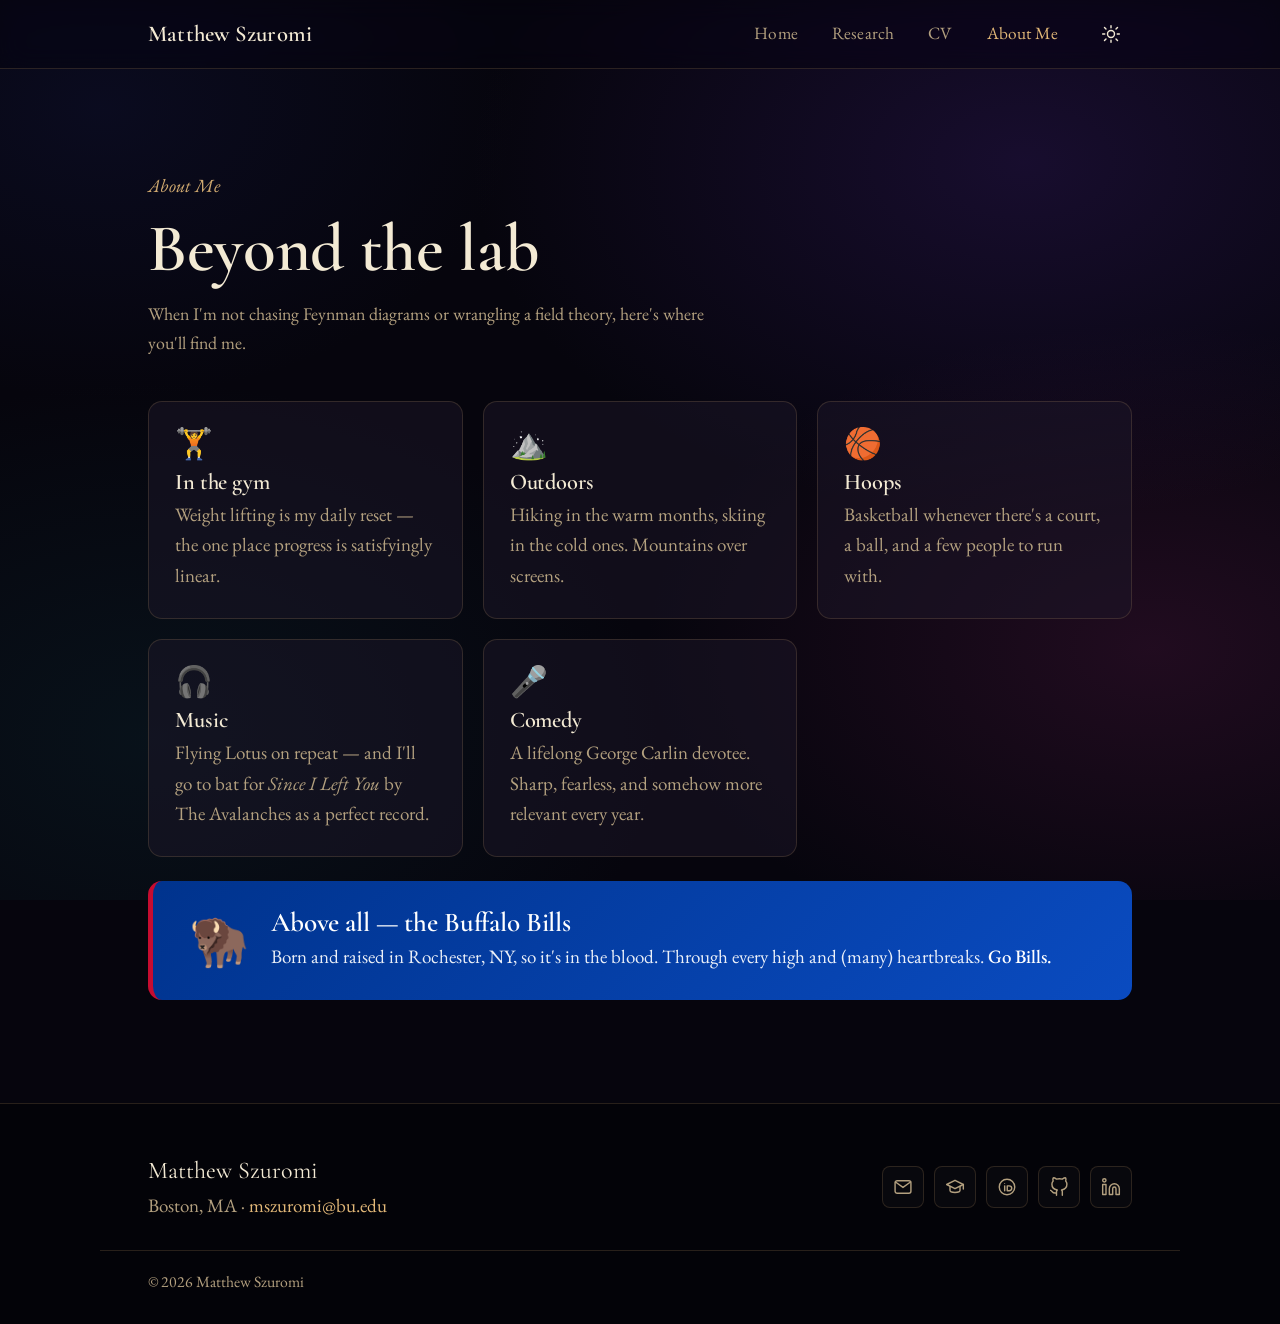
==== commit fa9892de: "Add light/dark theme toggle (cosmic <-> Cajal ink-on-paper) - Header toggle (sun/moon), remembered p" ====
--- a/aboutme.html
+++ b/aboutme.html
@@ -3,12 +3,14 @@
 <head>
   <meta charset="UTF-8" />
   <meta name="viewport" content="width=device-width, initial-scale=1.0" />
+  <script>if(location.hostname.endsWith('github.io')||location.hostname==='www.mattszuromi.com')location.replace('https://mattszuromi.com'+location.pathname+location.search+location.hash);</script>
+  <script>(function(){try{var t=localStorage.getItem('theme');document.documentElement.setAttribute('data-theme',t==='light'?'light':'dark');}catch(e){document.documentElement.setAttribute('data-theme','dark');}})();</script>
   <title>About Me — Matthew Szuromi</title>
   <meta name="description" content="A little about Matthew Szuromi beyond the lab — training, the outdoors, basketball, music, comedy, and the Buffalo Bills." />
   <meta name="author" content="Matthew Szuromi" />
-  <link rel="canonical" href="https://mszuromi.github.io/aboutme.html" />
+  <link rel="canonical" href="https://mattszuromi.com/aboutme" />
   <meta property="og:type" content="website" />
-  <meta property="og:url" content="https://mszuromi.github.io/aboutme.html" />
+  <meta property="og:url" content="https://mattszuromi.com/aboutme" />
   <meta property="og:title" content="About Me — Matthew Szuromi" />
   <meta name="theme-color" content="#06050d" />
   <link rel="icon" href="assets/favicon.svg" type="image/svg+xml" />
@@ -28,6 +30,8 @@
       <symbol id="i-scholar" viewBox="0 0 24 24" fill="none" stroke="currentColor" stroke-width="1.7" stroke-linecap="round" stroke-linejoin="round"><path d="M22 9 12 4 2 9l10 5 10-5z"/><path d="M6 11.2V16c0 1.3 2.7 2.6 6 2.6s6-1.3 6-2.6v-4.8"/><path d="M22 9v5.5"/></symbol>
       <symbol id="i-orcid" viewBox="0 0 24 24" fill="none" stroke="currentColor" stroke-width="1.7" stroke-linecap="round" stroke-linejoin="round"><circle cx="12" cy="12" r="9.3"/><line x1="9.2" y1="10.6" x2="9.2" y2="16.4"/><circle cx="9.2" cy="7.9" r="0.6" fill="currentColor" stroke="none"/><path d="M12.3 10.6h2.2c2 0 3.2 1.3 3.2 2.9s-1.2 2.9-3.2 2.9h-2.2z"/></symbol>
       <symbol id="i-linkedin" viewBox="0 0 24 24" fill="none" stroke="currentColor" stroke-width="1.7" stroke-linecap="round" stroke-linejoin="round"><path d="M16 8a6 6 0 0 1 6 6v7h-4v-7a2 2 0 0 0-4 0v7h-4v-7a6 6 0 0 1 6-6z"/><rect x="2" y="9" width="4" height="12"/><circle cx="4" cy="4" r="2"/></symbol>
+      <symbol id="i-sun" viewBox="0 0 24 24" fill="none" stroke="currentColor" stroke-width="1.7" stroke-linecap="round" stroke-linejoin="round"><circle cx="12" cy="12" r="4.2"/><path d="M12 2v2.5M12 19.5V22M4.2 4.2l1.8 1.8M18 18l1.8 1.8M2 12h2.5M19.5 12H22M4.2 19.8 6 18M18 6l1.8-1.8"/></symbol>
+      <symbol id="i-moon" viewBox="0 0 24 24" fill="none" stroke="currentColor" stroke-width="1.7" stroke-linecap="round" stroke-linejoin="round"><path d="M21 12.8A9 9 0 1 1 11.2 3 7 7 0 0 0 21 12.8z"/></symbol>
     </defs>
   </svg>
 
@@ -41,6 +45,10 @@
         <a href="aboutme.html" class="active" aria-current="page">About&nbsp;Me</a>
       </nav>
       <div class="header-actions">
+        <button class="icon-btn theme-toggle" id="theme-toggle" type="button" aria-label="Toggle light / dark theme" title="Toggle theme">
+          <svg class="ico ico-sun" aria-hidden="true"><use href="#i-sun"/></svg>
+          <svg class="ico ico-moon" aria-hidden="true"><use href="#i-moon"/></svg>
+        </button>
         <button class="icon-btn nav-toggle" id="nav-toggle" type="button" aria-label="Open menu" aria-expanded="false" aria-controls="nav">
           <span class="bars" aria-hidden="true"><span></span><span></span><span></span></span>
         </button>
--- a/styles.css
+++ b/styles.css
@@ -15,10 +15,39 @@
   --cyan:#5ac8e4;
   --line:rgba(226,184,120,.16);
   --line-strong:rgba(226,184,120,.34);
+  --on-accent:#241803;
+  --header-bg:rgba(6,5,13,.55);
+  --footer-bg:rgba(0,0,0,.35);
   --font-display:'Cormorant Garamond', Georgia, 'Times New Roman', serif;
   --font-body:'EB Garamond', Georgia, 'Times New Roman', serif;
   --wrap:1080px;
   color-scheme:dark;
+}
+
+/* Light theme — Cajal ink on paper */
+:root[data-theme="light"]{
+  --ink:#f1e7d0;
+  --panel:rgba(255,250,238,.62);
+  --panel-solid:#faf3e2;
+  --cream:#2c2316;
+  --gold:#8a4524;
+  --gold-strong:#6f3318;
+  --muted:#6f5d40;
+  --faint:#9a8a6a;
+  --cyan:#2f6e88;
+  --line:rgba(120,80,40,.22);
+  --line-strong:rgba(120,80,40,.40);
+  --on-accent:#f4ecd9;
+  --header-bg:rgba(241,231,208,.62);
+  --footer-bg:rgba(120,84,40,.06);
+  color-scheme:light;
+}
+:root[data-theme="light"] body::before{
+  background:
+    radial-gradient(60% 55% at 80% 18%, rgba(201,172,124,.20), transparent 72%),
+    radial-gradient(55% 50% at 12% 84%, rgba(205,176,128,.16), transparent 72%),
+    radial-gradient(50% 50% at 92% 74%, rgba(214,190,146,.14), transparent 72%),
+    var(--ink);
 }
 
 *,*::before,*::after{box-sizing:border-box}
@@ -47,20 +76,20 @@
 img{max-width:100%;display:block}
 a{color:var(--gold);text-decoration:none}
 a:hover{color:var(--gold-strong)}
-::selection{background:var(--gold);color:#241803}
+::selection{background:var(--gold);color:var(--on-accent)}
 :focus-visible{outline:2px solid var(--gold);outline-offset:3px;border-radius:3px}
 
 .wrap{width:100%;max-width:var(--wrap);margin-inline:auto;padding-inline:clamp(22px,5vw,48px)}
 .muted{color:var(--muted)}
 
-.skip-link{position:absolute;left:12px;top:-60px;background:var(--gold);color:#241803;padding:10px 16px;border-radius:6px;z-index:200;transition:top .18s}
+.skip-link{position:absolute;left:12px;top:-60px;background:var(--gold);color:var(--on-accent);padding:10px 16px;border-radius:6px;z-index:200;transition:top .18s}
 .skip-link:focus{top:12px}
 
 .ico{width:20px;height:20px;display:inline-block;vertical-align:middle;flex:none}
 .ico-sm{width:15px;height:15px}
 
 /* ---------- Header ---------- */
-.site-header{position:sticky;top:0;z-index:100;background:rgba(6,5,13,.55);-webkit-backdrop-filter:saturate(150%) blur(12px);backdrop-filter:saturate(150%) blur(12px);border-bottom:1px solid var(--line)}
+.site-header{position:sticky;top:0;z-index:100;background:var(--header-bg);-webkit-backdrop-filter:saturate(150%) blur(12px);backdrop-filter:saturate(150%) blur(12px);border-bottom:1px solid var(--line)}
 .header-inner{display:flex;align-items:center;gap:18px;height:68px}
 .brand{font-family:var(--font-display);font-weight:600;font-size:1.42rem;letter-spacing:.01em;color:var(--cream)}
 .brand:hover{color:var(--cream)}
@@ -71,6 +100,10 @@
 .header-actions{display:flex;align-items:center;gap:6px}
 .icon-btn{display:grid;place-items:center;width:42px;height:42px;padding:0;background:transparent;color:var(--cream);border:1px solid transparent;border-radius:8px;cursor:pointer;transition:background .15s,color .15s}
 .icon-btn:hover{background:rgba(226,184,120,.08);color:var(--gold)}
+.theme-toggle .ico-sun{display:block}
+.theme-toggle .ico-moon{display:none}
+:root[data-theme="light"] .theme-toggle .ico-sun{display:none}
+:root[data-theme="light"] .theme-toggle .ico-moon{display:block}
 .nav-toggle{display:none}
 .bars{display:grid;gap:4px}
 .bars span{display:block;width:18px;height:2px;background:currentColor;border-radius:2px;transition:transform .2s,opacity .2s}
@@ -94,8 +127,8 @@
 .cta-row{display:flex;flex-wrap:wrap;align-items:center;gap:16px;margin-top:30px}
 .btn{display:inline-flex;align-items:center;gap:8px;font-family:var(--font-body);font-weight:500;font-size:1.08rem;letter-spacing:.01em;padding:12px 28px;border-radius:3px;border:1px solid transparent;cursor:pointer;transition:transform .14s,background .18s,border-color .18s,color .18s}
 .btn:hover{transform:translateY(-1px)}
-.btn-primary{background:var(--gold);color:#241803}
-.btn-primary:hover{background:var(--gold-strong);color:#241803}
+.btn-primary{background:var(--gold);color:var(--on-accent)}
+.btn-primary:hover{background:var(--gold-strong);color:var(--on-accent)}
 .btn-ghost{background:transparent;color:var(--cream);border-color:var(--line-strong)}
 .btn-ghost:hover{border-color:var(--gold);color:var(--gold-strong);background:rgba(226,184,120,.06)}
 .link-ext{display:inline-flex;align-items:center;gap:5px;font-weight:500;color:var(--gold)}
@@ -159,7 +192,7 @@
 .cv-grid{display:grid;grid-template-columns:1fr 320px;gap:clamp(28px,4vw,48px);align-items:start}
 
 /* ---------- Footer ---------- */
-.site-footer{background:rgba(0,0,0,.35);border-top:1px solid var(--line);padding:48px 0 30px;position:relative;z-index:2}
+.site-footer{background:var(--footer-bg);border-top:1px solid var(--line);padding:48px 0 30px;position:relative;z-index:2}
 .footer-inner{display:flex;flex-wrap:wrap;align-items:center;justify-content:space-between;gap:22px}
 .footer-name{font-family:var(--font-display);font-size:1.5rem;margin:0;color:var(--cream)}
 .footer-contact p{margin:0}
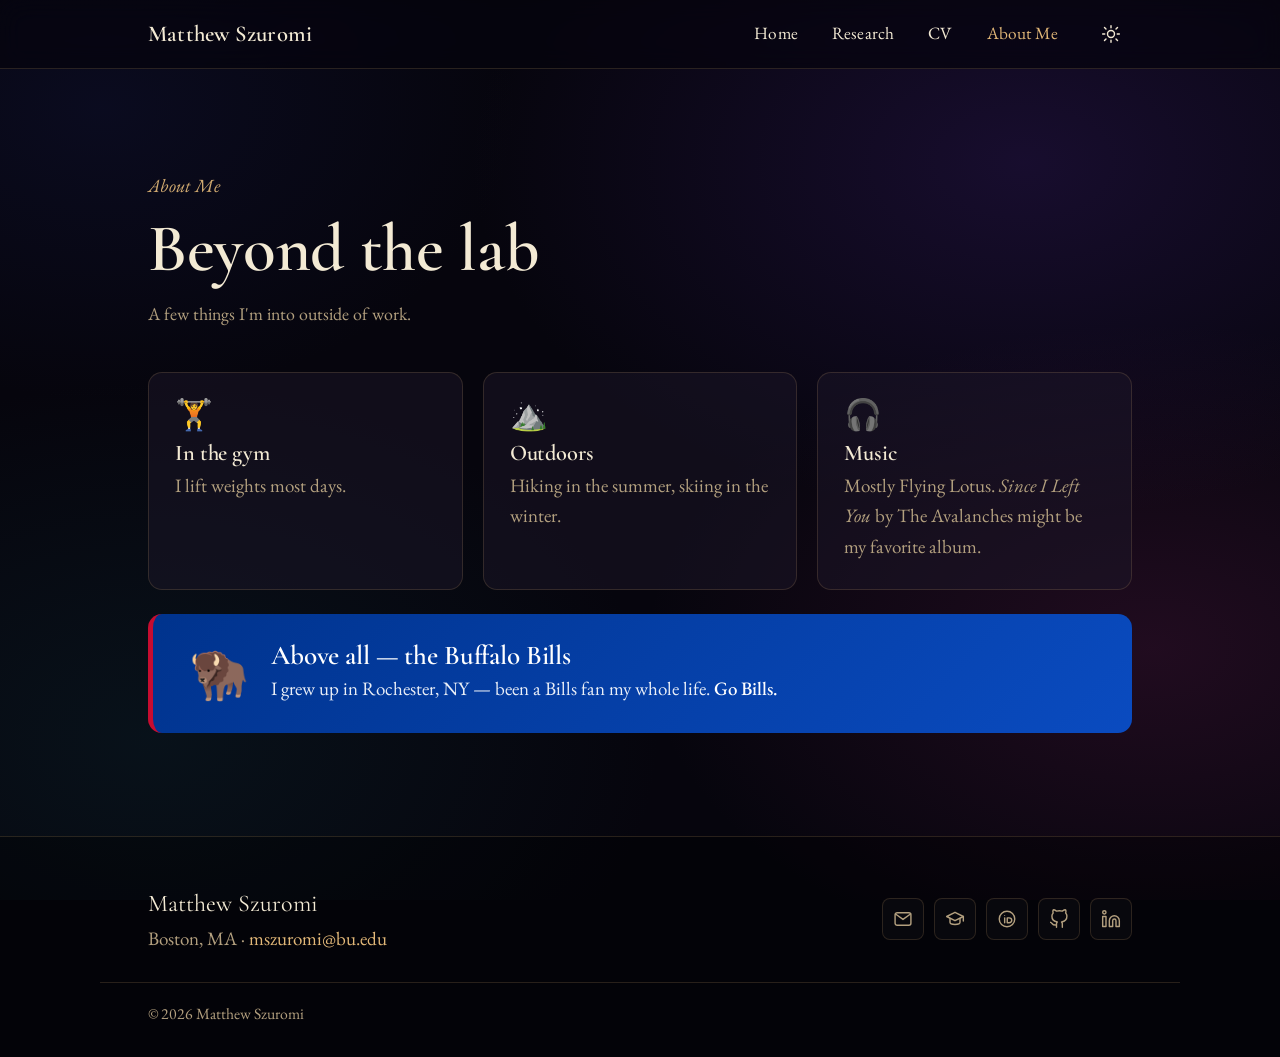
==== commit 58423ec5: "About Me: plainer copy; drop Hoops and Comedy cards Co-Authored-By: Claude Opus 4.8 <noreply@anthrop" ====
--- a/aboutme.html
+++ b/aboutme.html
@@ -63,8 +63,7 @@
           <p class="eyebrow">About Me</p>
           <h1>Beyond the lab</h1>
           <p class="section-intro">
-            When I'm not chasing Feynman diagrams or wrangling a field theory, here's where
-            you'll find me.
+            A few things I'm into outside of work.
           </p>
         </header>
 
@@ -72,27 +71,17 @@
           <div class="fun-card">
             <span class="emoji" aria-hidden="true">🏋️</span>
             <h2 class="fun-title">In the gym</h2>
-            <p>Weight lifting is my daily reset — the one place progress is satisfyingly linear.</p>
+            <p>I lift weights most days.</p>
           </div>
           <div class="fun-card">
             <span class="emoji" aria-hidden="true">⛰️</span>
             <h2 class="fun-title">Outdoors</h2>
-            <p>Hiking in the warm months, skiing in the cold ones. Mountains over screens.</p>
-          </div>
-          <div class="fun-card">
-            <span class="emoji" aria-hidden="true">🏀</span>
-            <h2 class="fun-title">Hoops</h2>
-            <p>Basketball whenever there's a court, a ball, and a few people to run with.</p>
+            <p>Hiking in the summer, skiing in the winter.</p>
           </div>
           <div class="fun-card">
             <span class="emoji" aria-hidden="true">🎧</span>
             <h2 class="fun-title">Music</h2>
-            <p>Flying Lotus on repeat — and I'll go to bat for <em>Since I Left You</em> by The Avalanches as a perfect record.</p>
-          </div>
-          <div class="fun-card">
-            <span class="emoji" aria-hidden="true">🎤</span>
-            <h2 class="fun-title">Comedy</h2>
-            <p>A lifelong George Carlin devotee. Sharp, fearless, and somehow more relevant every year.</p>
+            <p>Mostly Flying Lotus. <em>Since I Left You</em> by The Avalanches might be my favorite album.</p>
           </div>
         </div>
 
@@ -100,7 +89,7 @@
           <span class="bills-emoji" aria-hidden="true">🦬</span>
           <div>
             <h2 class="bills-title">Above all — the Buffalo Bills</h2>
-            <p>Born and raised in Rochester, NY, so it's in the blood. Through every high and (many) heartbreaks. <strong>Go Bills.</strong></p>
+            <p>I grew up in Rochester, NY — been a Bills fan my whole life. <strong>Go Bills.</strong></p>
           </div>
         </div>
       </div>
--- a/styles.css
+++ b/styles.css
@@ -16,7 +16,7 @@
   --line:rgba(226,184,120,.16);
   --line-strong:rgba(226,184,120,.34);
   --on-accent:#241803;
-  --header-bg:rgba(6,5,13,.55);
+  --header-bg:rgba(6,5,13,.74);
   --footer-bg:rgba(0,0,0,.35);
   --font-display:'Cormorant Garamond', Georgia, 'Times New Roman', serif;
   --font-body:'EB Garamond', Georgia, 'Times New Roman', serif;
@@ -38,7 +38,7 @@
   --line:rgba(120,80,40,.22);
   --line-strong:rgba(120,80,40,.40);
   --on-accent:#f4ecd9;
-  --header-bg:rgba(241,231,208,.62);
+  --header-bg:rgba(241,231,208,.82);
   --footer-bg:rgba(120,84,40,.06);
   color-scheme:light;
 }
@@ -94,8 +94,8 @@
 .brand{font-family:var(--font-display);font-weight:600;font-size:1.42rem;letter-spacing:.01em;color:var(--cream)}
 .brand:hover{color:var(--cream)}
 .nav{margin-left:auto;display:flex;gap:6px}
-.nav a{font-family:var(--font-body);color:var(--muted);font-size:1.08rem;letter-spacing:.01em;padding:6px 14px;border-radius:6px;transition:color .2s,background .2s}
-.nav a:hover{color:var(--cream);background:rgba(226,184,120,.06)}
+.nav a{font-family:var(--font-body);color:var(--cream);font-size:1.08rem;letter-spacing:.01em;padding:6px 14px;border-radius:6px;transition:color .2s,background .2s}
+.nav a:hover{color:var(--gold-strong);background:rgba(226,184,120,.1)}
 .nav a.active{color:var(--gold)}
 .header-actions{display:flex;align-items:center;gap:6px}
 .icon-btn{display:grid;place-items:center;width:42px;height:42px;padding:0;background:transparent;color:var(--cream);border:1px solid transparent;border-radius:8px;cursor:pointer;transition:background .15s,color .15s}
